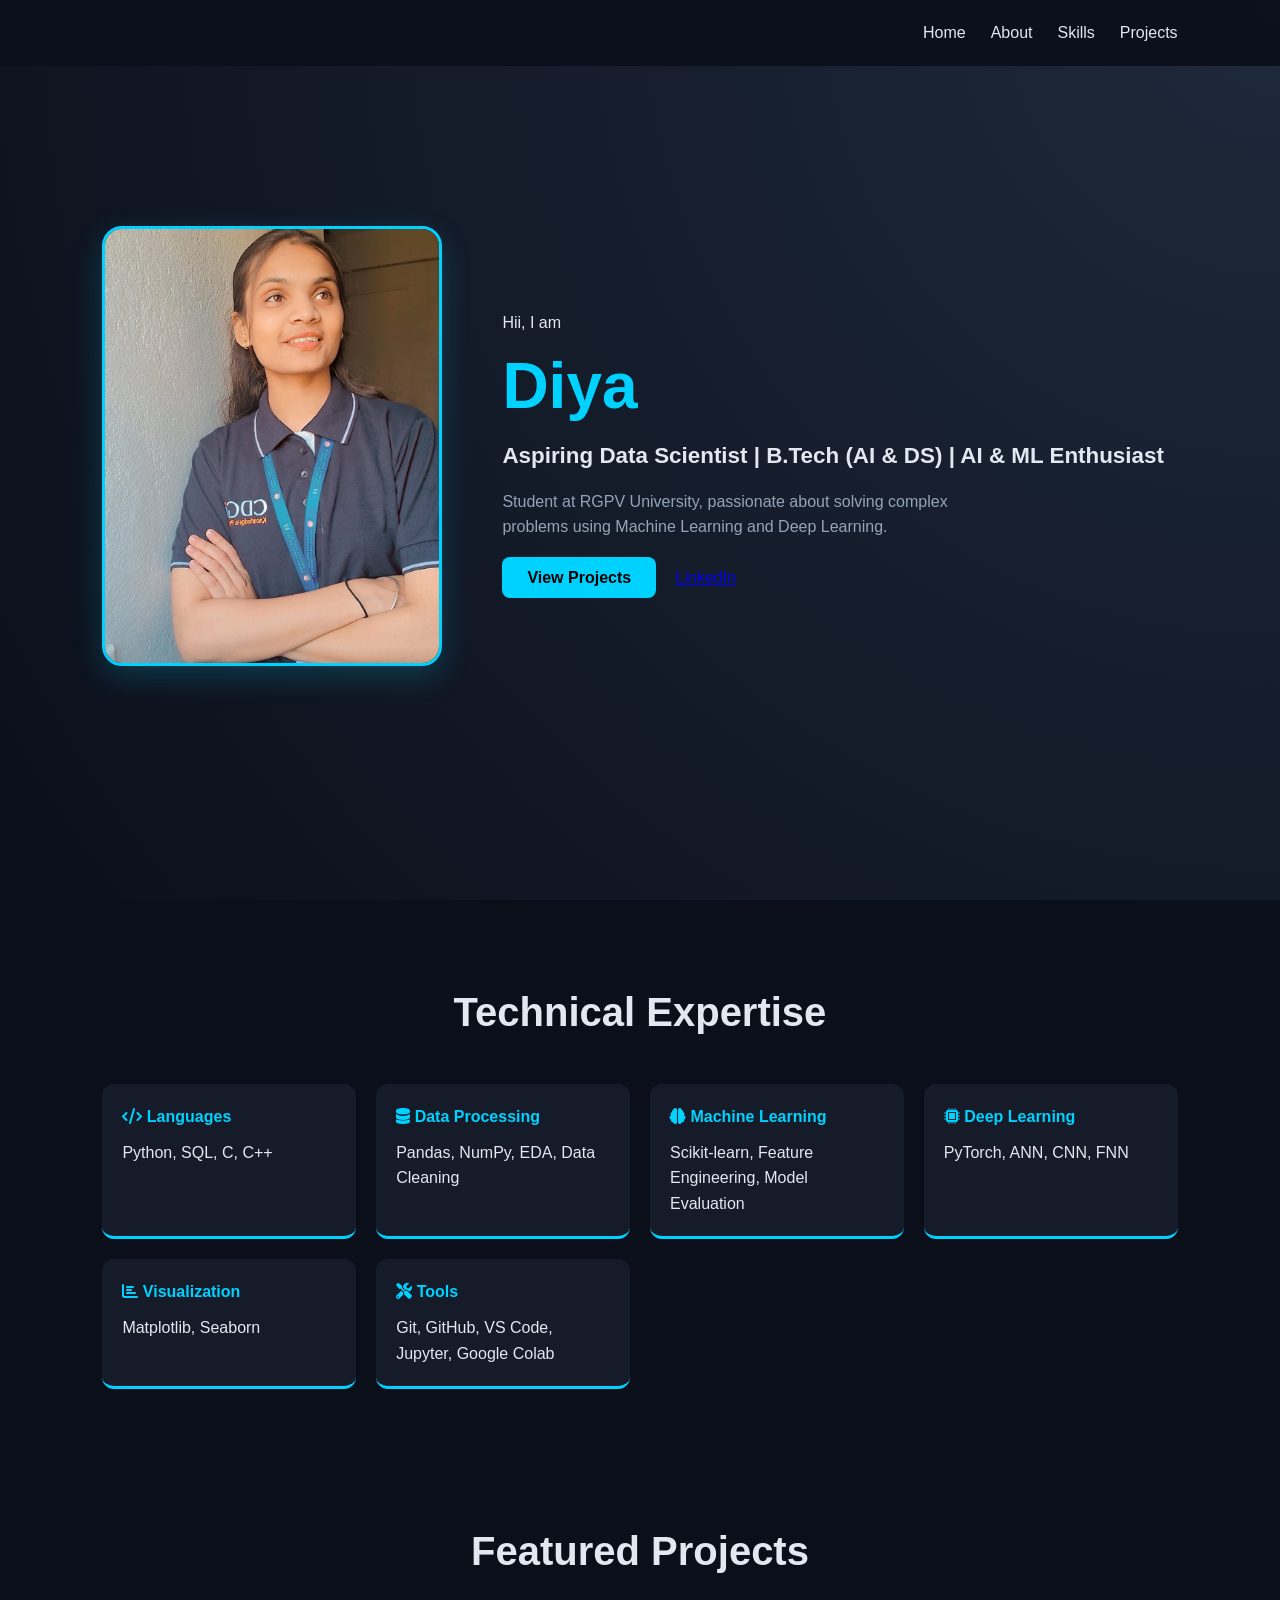
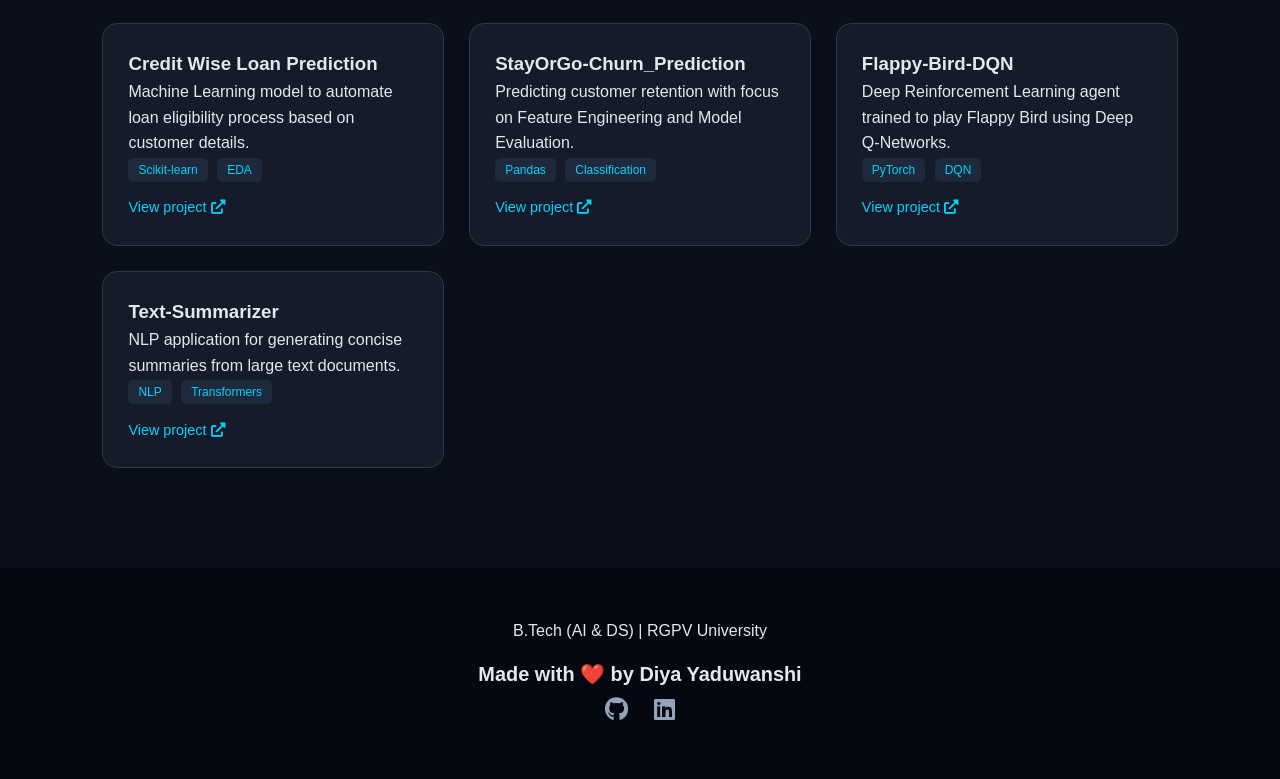
==== index.html @ 12f0539c "Rename index12.html to index.html" ====
<!DOCTYPE html>
<html lang="en">
<head>
    <meta charset="UTF-8">
    <meta name="viewport" content="width=device-width, initial-scale=1.0">
    <title>Diya | AI & ML Enthusiast</title>
    <link rel="stylesheet" href="style.css">
    <link rel="stylesheet" href="https://cdnjs.cloudflare.com/ajax/libs/font-awesome/6.0.0/css/all.min.css">
</head>
<body>

    <header>
        <nav>
            <!-- <div class="logo">Diya<span>.AI</span></div> -->
            <ul>
                <li><a href="#home">Home</a></li>
                <li><a href="#about">About</a></li>
                <li><a href="#skills">Skills</a></li>
                <li><a href="#projects">Projects</a></li>
            </ul>
        </nav>
    </header>

    <section id="home" class="hero">
        <div class="hero-container">
            <div class="hero-image">
                <img src="assets/Photo.jpeg">
            </div>
            <div class="hero-content">
                <span class="greeting">Hii, I am</span>
                <h1>Diya</h1>
                <h3>Aspiring Data Scientist | B.Tech (AI & DS) | AI & ML Enthusiast</h3>
                <p>Student at RGPV University, passionate about solving complex problems using Machine Learning and Deep Learning.</p>
                <div class="hero-btns">
                    <a href="#projects" class="btn-primary">View Projects</a>
                    <a href="https://www.linkedin.com/in/diya-yaduwanshi?utm_source=share_via&utm_content=profile&utm_medium=member_android" class="btn-secondary">LinkedIn</a>
                </div>
            </div>
        </div>
    </section>

    <section id="skills" class="skills">
        <h2 class="section-title">Technical Expertise</h2>
        <div class="skills-grid">
            <div class="skill-category">
                <h4><i class="fas fa-code"></i> Languages</h4>
                <p>Python, SQL, C, C++</p>
            </div>
            <div class="skill-category">
                <h4><i class="fas fa-database"></i> Data Processing</h4>
                <p>Pandas, NumPy, EDA, Data Cleaning</p>
            </div>
            <div class="skill-category">
                <h4><i class="fas fa-brain"></i> Machine Learning</h4>
                <p>Scikit-learn, Feature Engineering, Model Evaluation</p>
            </div>
            <div class="skill-category">
                <h4><i class="fas fa-microchip"></i> Deep Learning</h4>
                <p>PyTorch, ANN, CNN, FNN</p>
            </div>
            <div class="skill-category">
                <h4><i class="fas fa-chart-bar"></i> Visualization</h4>
                <p>Matplotlib, Seaborn</p>
            </div>
            <div class="skill-category">
                <h4><i class="fas fa-tools"></i> Tools</h4>
                <p>Git, GitHub, VS Code, Jupyter, Google Colab</p>
            </div>
        </div>
    </section>

    <section id="projects" class="projects">
        <h2 class="section-title">Featured Projects</h2>
        <div class="project-container">
            <div class="project-card">
                <h3>Credit Wise Loan Prediction</h3>
                <p>Machine Learning model to automate loan eligibility process based on customer details.</p>
                <div class="tech-tags"><span>Scikit-learn</span> <span>EDA</span></div>
                <a href="https://github.com/yaduwanshidiya9-png/credit-wise-loan-system.git" class="proj-link">View project <i class="fas fa-external-link-alt"></i></a>
            </div>
            <div class="project-card">
                <h3>StayOrGo-Churn_Prediction</h3>
                <p>Predicting customer retention with focus on Feature Engineering and Model Evaluation.</p>
                <div class="tech-tags"><span>Pandas</span> <span>Classification</span></div>
                <a href="https://github.com/yaduwanshidiya9-png/StayOrGo-Churn-Prediction.git" class="proj-link">View project <i class="fas fa-external-link-alt"></i></a>
            </div>
            <div class="project-card">
                <h3>Flappy-Bird-DQN</h3>
                <p>Deep Reinforcement Learning agent trained to play Flappy Bird using Deep Q-Networks.</p>
                <div class="tech-tags"><span>PyTorch</span> <span>DQN</span></div>
                <a href="https://github.com/yaduwanshidiya9-png/flappy-bird-dqn.git" class="proj-link">View project <i class="fas fa-external-link-alt"></i></a>
            </div>
            <div class="project-card">
                <h3>Text-Summarizer</h3>
                <p>NLP application for generating concise summaries from large text documents.</p>
                <div class="tech-tags"><span>NLP</span> <span>Transformers</span></div>
                <a href="YOUR_REPO_LINK" class="proj-link">View project <i class="fas fa-external-link-alt"></i></a>
            </div>
        </div>
    </section>

    <footer>
        <p>B.Tech (AI & DS) | RGPV University</p>
        <div class="footer-socials">
            <h5>Made with ❤️ by Diya Yaduwanshi</h5>
            <a href="https://github.com/yaduwanshidiya9-png"><i class="fab fa-github"></i></a>
            <a href="https://www.linkedin.com/in/diya-yaduwanshi?utm_source=share_via&utm_content=profile&utm_medium=member_android"><i class="fab fa-linkedin"></i></a>
        </div>
    </footer>

</body>
</html>
---- style.css ----
:root {
    --bg-dark: #0b0f1a;
    --card-bg: #161b2a;
    --accent: #00d2ff;
    --text-main: #e2e8f0;
    --text-dim: #94a3b8;
}

* { margin: 0; padding: 0; box-sizing: border-box; scroll-behavior: smooth; }

body {
    background-color: var(--bg-dark);
    color: var(--text-main);
    font-family: 'Segoe UI', Roboto, sans-serif;
    line-height: 1.6;
}

nav {
    display: flex; 
    justify-content: flex-end; /* Ye saare links ko right side push kar dega */
    align-items: center;
    padding: 20px 8%; 
    background: rgba(11, 15, 26, 0.9);
    position: fixed; 
    width: 100%; 
    top: 0; 
    z-index: 1000;
}

nav ul { 
    display: flex; 
    list-style: none; 
    margin: 0;
    padding: 0;
}

.logo { font-size: 1.5rem; font-weight: bold; }
.logo span { color: var(--accent); }

nav ul { display: flex; list-style: none; }
nav ul li { margin-left: 25px; }
nav ul li a { text-decoration: none; color: var(--text-main); font-weight: 500; }

.hero {
    height: 100vh; display: flex; align-items: center; padding: 0 8%;
    background: radial-gradient(circle at top right, #1e293b, #0b0f1a);
}

.hero-container { display: flex; align-items: center; gap: 60px; }

.hero-image img {
    width: 320px; height: 320px; border-radius: 30px;
    object-fit: cover; border: 3px solid var(--accent);
    box-shadow: 0 10px 30px rgba(0, 210, 255, 0.2);
}

.hero-content h1 { font-size: 4rem; color: var(--accent); }
.hero-content h3 { font-size: 1.4rem; margin-bottom: 15px; color: var(--text-main); }
.hero-content p { color: var(--text-dim); max-width: 500px; margin-bottom: 25px; }

.btn-primary {
    padding: 12px 25px; background: var(--accent); color: #000;
    text-decoration: none; border-radius: 8px; font-weight: bold; margin-right: 15px;
}

.section-title { text-align: center; font-size: 2.5rem; margin: 80px 0 40px; }

.skills-grid {
    display: grid; grid-template-columns: repeat(auto-fit, minmax(250px, 1fr));
    gap: 20px; padding: 0 8%;
}

.skill-category {
    background: var(--card-bg); padding: 20px; border-radius: 12px;
    border-bottom: 3px solid var(--accent);
}

.skill-category h4 { color: var(--accent); margin-bottom: 10px; }

.projects { padding: 50px 8%; }
.project-container {
    display: grid; grid-template-columns: repeat(auto-fit, minmax(280px, 1fr)); gap: 25px;
}

.project-card {
    background: var(--card-bg); padding: 25px; border-radius: 15px;
    transition: 0.3s; border: 1px solid #2d3748;
}

.project-card:hover { transform: translateY(-10px); border-color: var(--accent); }

.tech-tags span {
    font-size: 0.75rem; background: #1e293b; padding: 5px 10px;
    border-radius: 5px; margin-right: 5px; color: var(--accent);
}

.proj-link {
    display: inline-block; margin-top: 15px; color: var(--accent);
    text-decoration: none; font-size: 0.9rem;
}

footer { text-align: center; padding: 50px; background: #050810; margin-top: 50px; }
.footer-socials { font-size: 1.5rem; margin-top: 15px; }
.footer-socials a { color: var(--text-dim); margin: 0 10px; }

.hero-image img {
    width: 340px;
    height: 440px;
    object-fit: cover;
    object-position: center; /* Ye line add karein, ye photo ko upar se dikhayegi */
    border-radius: 20px;

    /* ... baki lines ... */
}
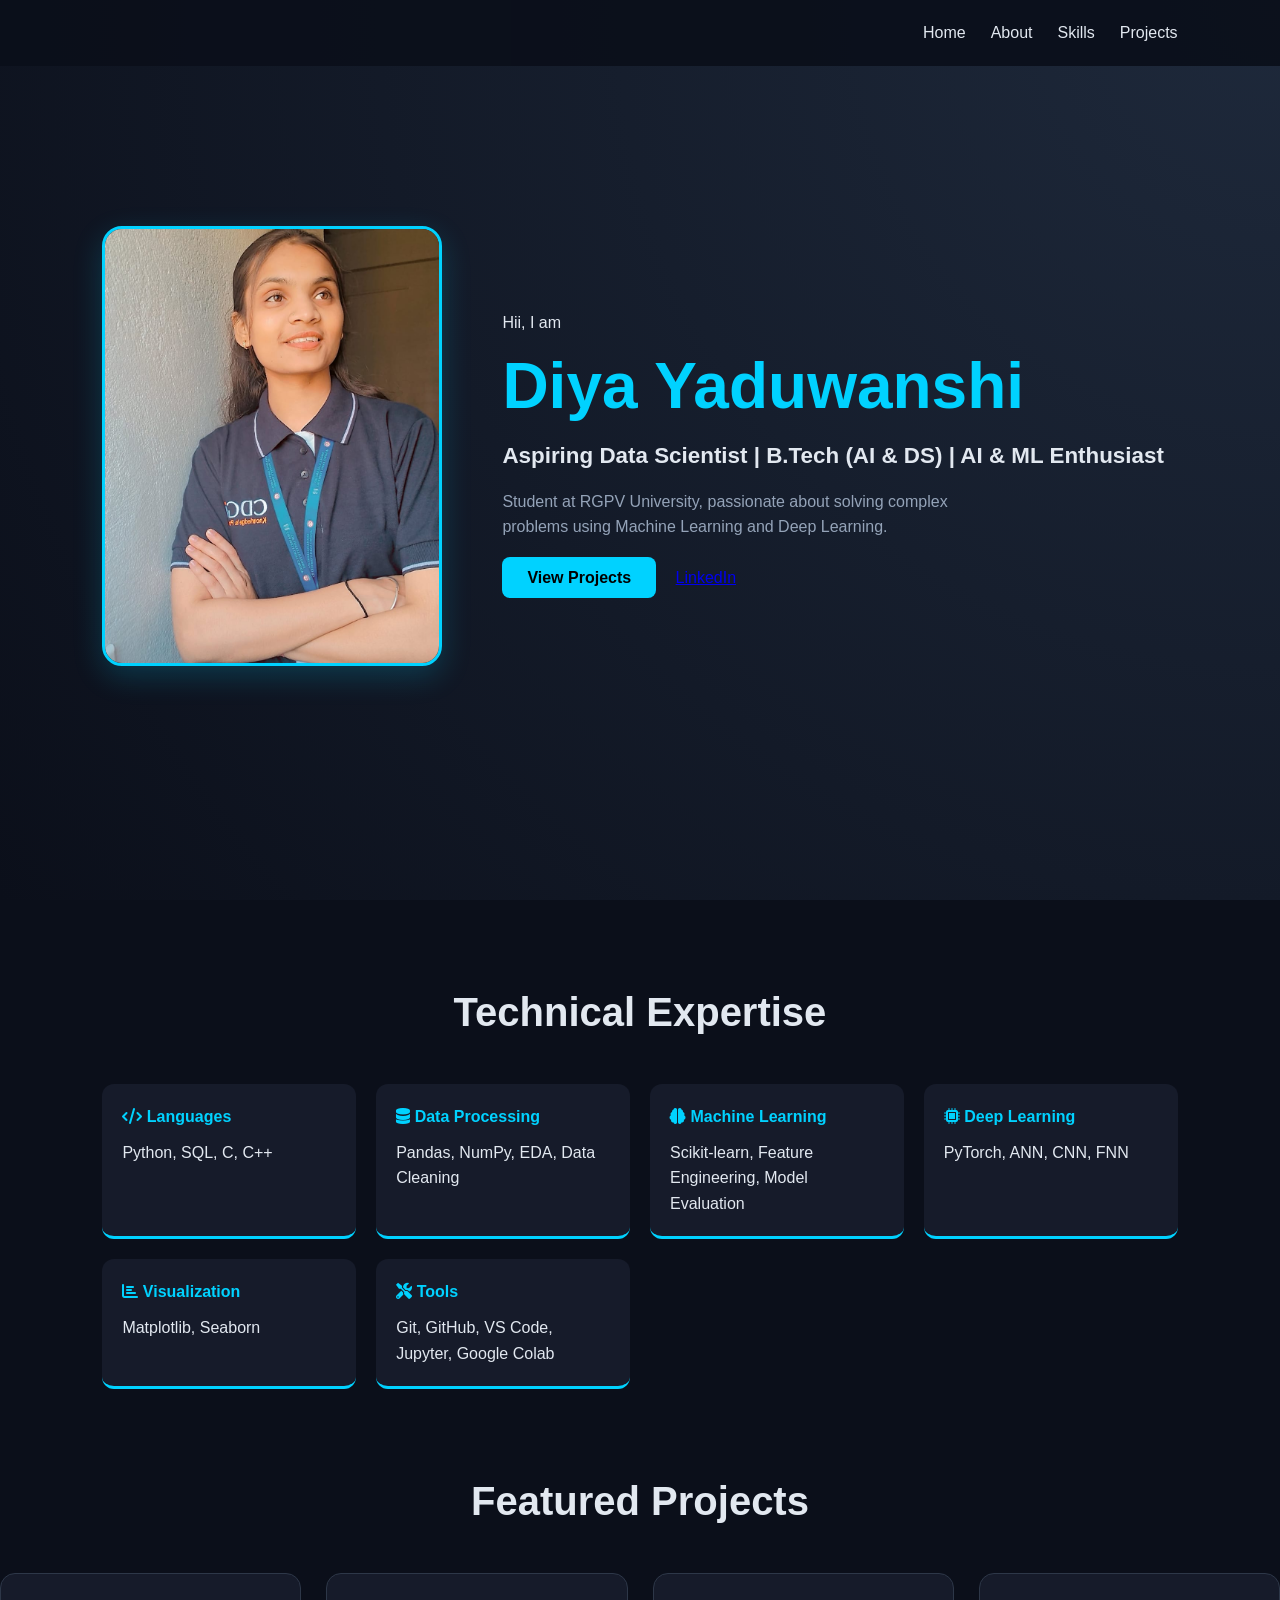
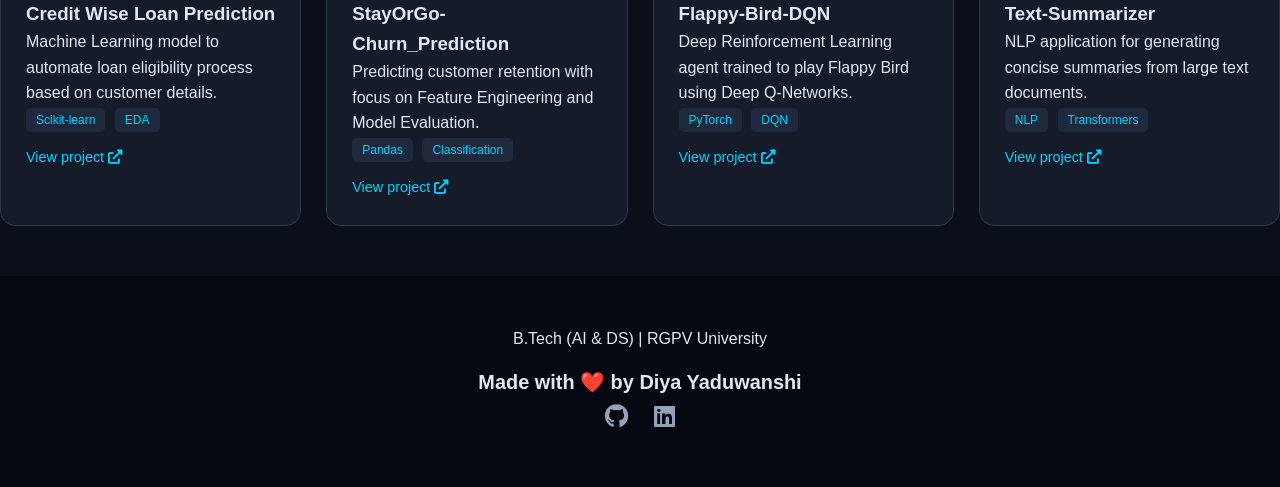
==== commit 952a892c: "Updation" ====
--- a/index.html
+++ b/index.html
@@ -28,7 +28,7 @@
             </div>
             <div class="hero-content">
                 <span class="greeting">Hii, I am</span>
-                <h1>Diya</h1>
+                <h1>Diya Yaduwanshi</h1>
                 <h3>Aspiring Data Scientist | B.Tech (AI & DS) | AI & ML Enthusiast</h3>
                 <p>Student at RGPV University, passionate about solving complex problems using Machine Learning and Deep Learning.</p>
                 <div class="hero-btns">
@@ -109,4 +109,4 @@
     </footer>
 
 </body>
-</html>
+</html>
--- a/style.css
+++ b/style.css
@@ -77,6 +77,8 @@
 
 .skill-category h4 { color: var(--accent); margin-bottom: 10px; }
 
+.skill-category:hover { transform: translateY(-10px); border-color: var(--accent); transition: transform 1s ease-in-out;} */
+
 .projects { padding: 50px 8%; }
 .project-container {
     display: grid; grid-template-columns: repeat(auto-fit, minmax(280px, 1fr)); gap: 25px;
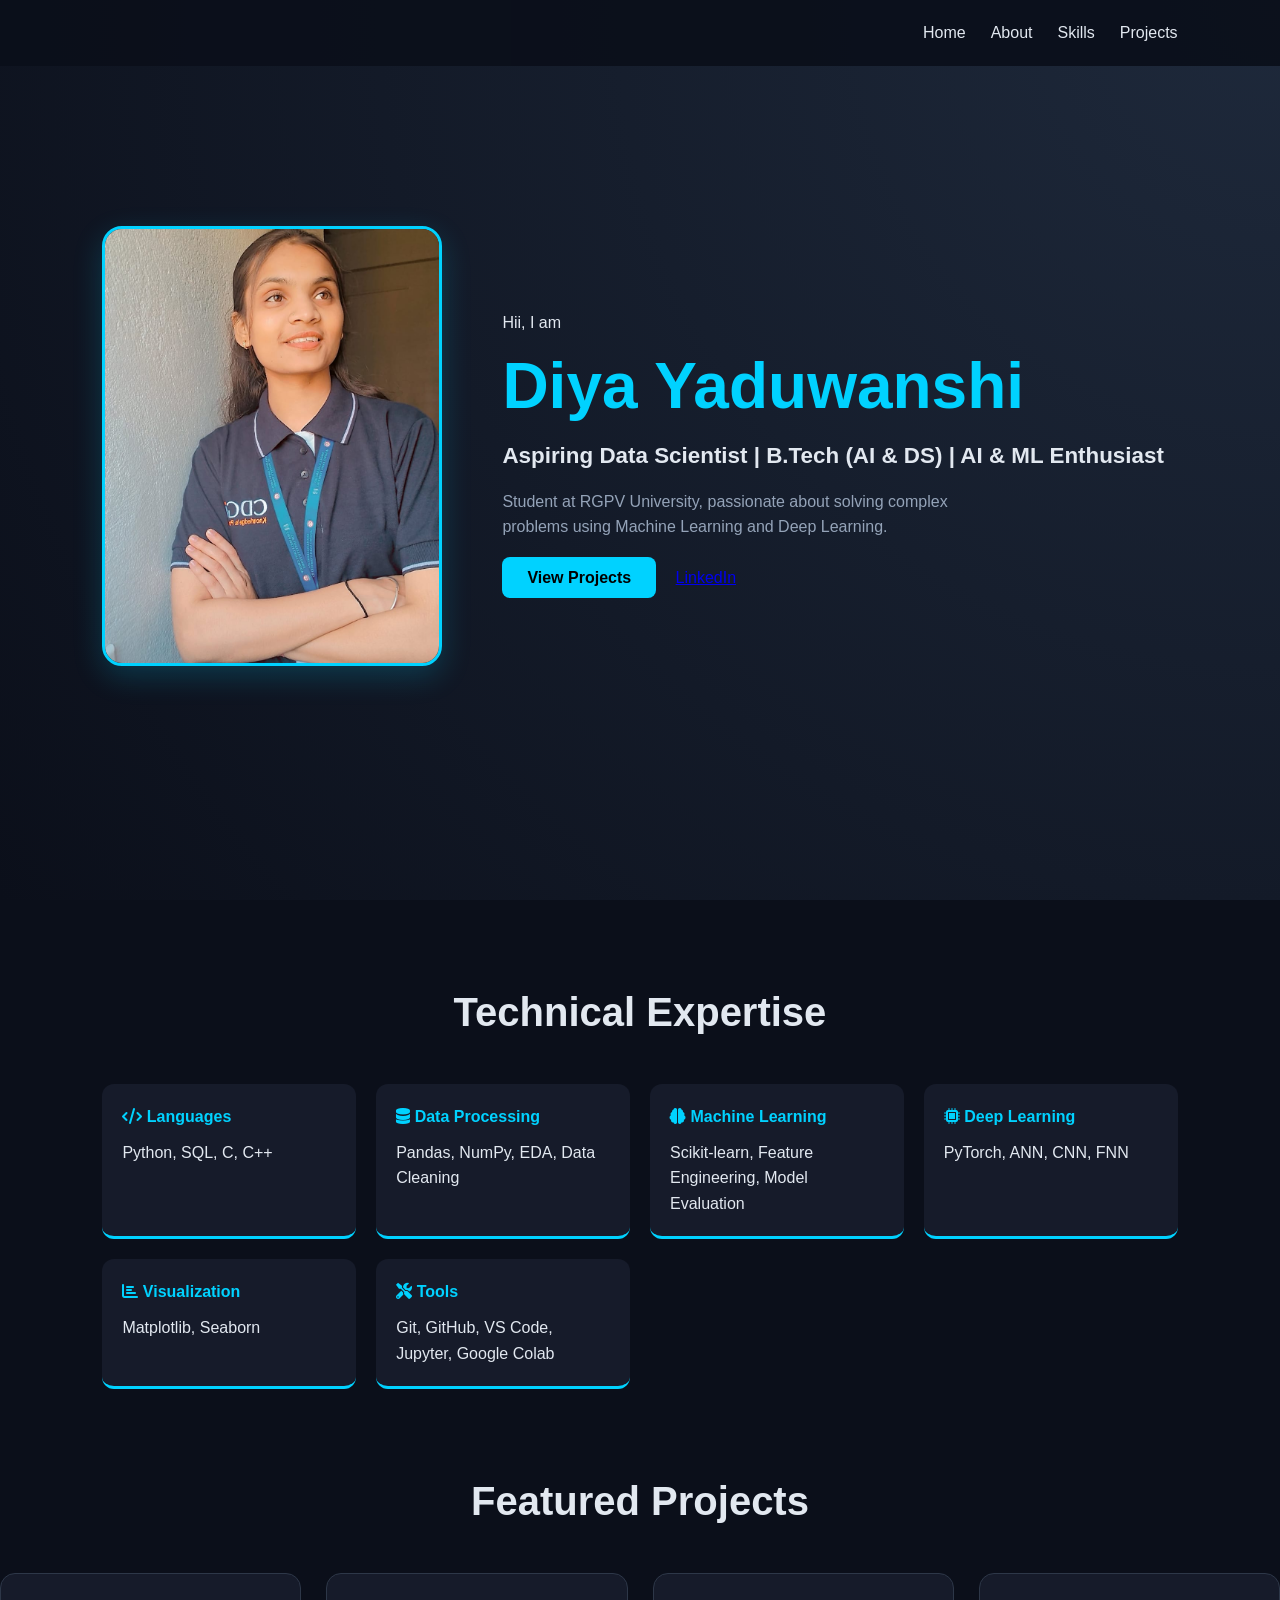
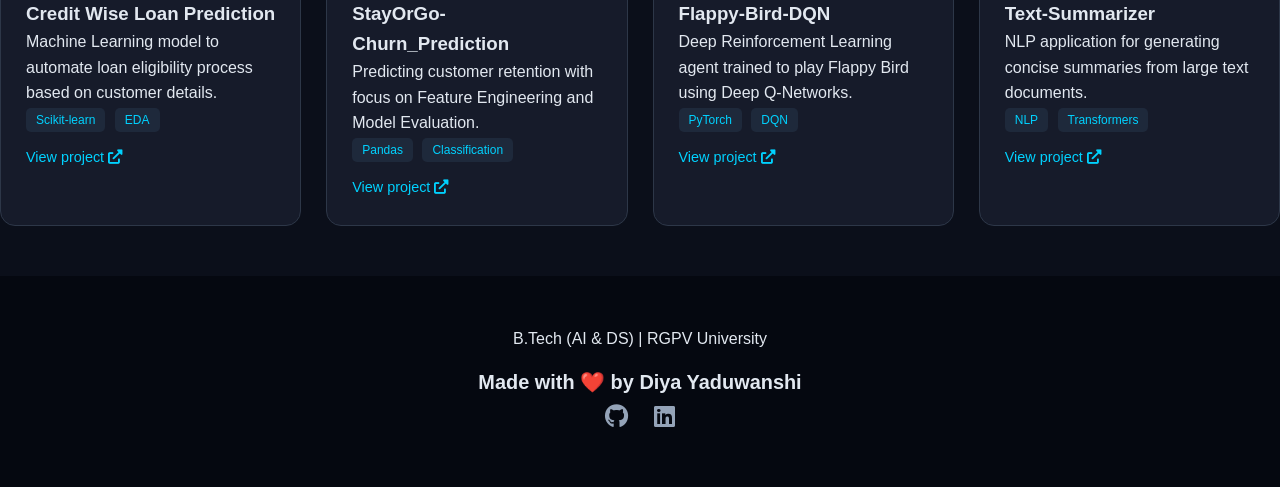
==== commit 5cb298dd: "Renamed index12.html to index.html and fixed sync" ====
--- a/index.html
+++ b/index.html
@@ -109,4 +109,4 @@
     </footer>
 
 </body>
-</html>+</html>
